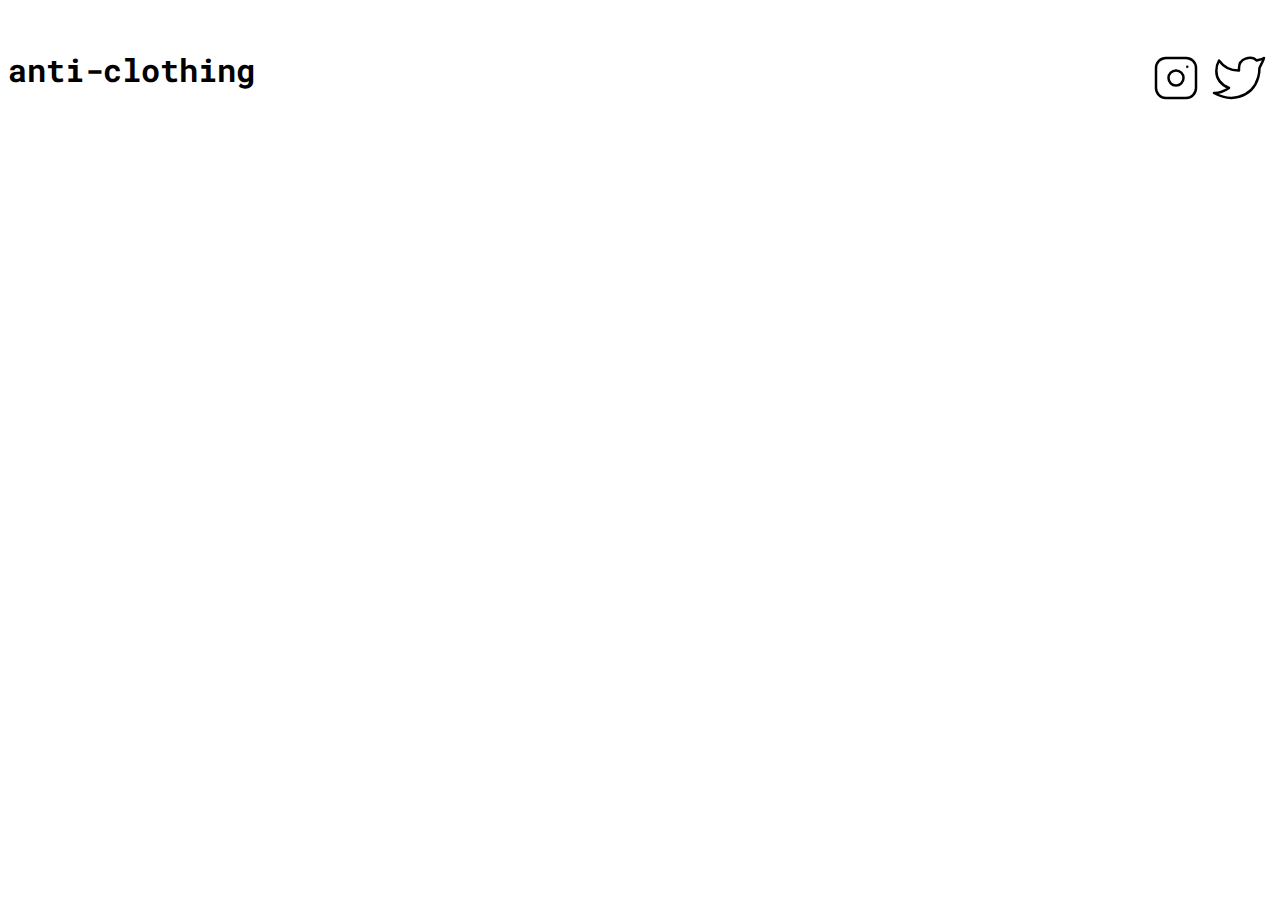
==== index.html @ dd5a4097 "I just started working in the project based in BEM" ====
<!DOCTYPE html>
<html>
<head>
    <meta charset='utf-8'>
    <meta http-equiv='X-UA-Compatible' content='IE=edge'>
    <title>Store project</title>
    <meta name='viewport' content='width=device-width, initial-scale=1'>
    <link rel='stylesheet' type='text/css' media='screen' href='style-sheets/style.css'>
    <link rel='stylesheet' type='text/css' media='screen' href='style-sheets/normalize.css'>
    <link rel="preconnect" href="https://fonts.gstatic.com">
    <link href="https://fonts.googleapis.com/css2?family=Roboto+Mono:wght@300&family=Roboto:wght@300&display=swap" rel="stylesheet">
</head>
<body>
    <header class="header">
        <h1 class="header__logo">anti-clothing</h1>
        <svg xmlns="http://www.w3.org/2000/svg" class="icon icon-tabler icon-tabler-brand-instagram header__icon" width="60" height="60" viewBox="0 0 24 24" stroke-width="1" stroke="#000000" fill="none" stroke-linecap="round" stroke-linejoin="round">
            <path stroke="none" d="M0 0h24v24H0z" fill="none"/>
            <rect x="4" y="4" width="16" height="16" rx="4" />
            <circle cx="12" cy="12" r="3" />
            <line x1="16.5" y1="7.5" x2="16.5" y2="7.501" />
          </svg>
        <svg xmlns="http://www.w3.org/2000/svg" class="icon icon-tabler icon-tabler-brand-twitter header__icon" width="60" height="60" viewBox="0 0 24 24" stroke-width="1" stroke="#000000" fill="none" stroke-linecap="round" stroke-linejoin="round">
            <path stroke="none" d="M0 0h24v24H0z" fill="none"/>
            <path d="M22 4.01c-1 .49 -1.98 .689 -3 .99c-1.121 -1.265 -2.783 -1.335 -4.38 -.737s-2.643 2.06 -2.62 3.737v1c-3.245 .083 -6.135 -1.395 -8 -4c0 0 -4.182 7.433 4 11c-1.872 1.247 -3.739 2.088 -6 2c3.308 1.803 6.913 2.423 10.034 1.517c3.58 -1.04 6.522 -3.723 7.651 -7.742a13.84 13.84 0 0 0 .497 -3.753c-.002 -.249 1.51 -2.772 1.818 -4.013z" />
          </svg>
    </header>
    <nav>

    </nav>
    <section>

    </section>
    <footer>

    </footer>
</body>
</html>
---- style-sheets/style.css ----
/* Var */
:root {
    --LogoFont : 'Roboto Mono', monospace;
    --MainFont : 'Roboto', sans-serif;
    --MainColor : #EC4ACC;
    --Light : #FFFFFF;
    --Dark : #000000;

}

/* global */
html{
    font-size: 62.5%;
}
body{
    font-size: 16px;
}

/* header */
.header{
    display: grid;
    grid: 6rem / 90% 5% 5% ;
    gap: 0;
    padding: 4rem 0;
}
.header__logo{
    font-family: var(--LogoFont) ;
    margin: 0;
}
.header__icon:hover{
 background-color: var(--MainColor);
}
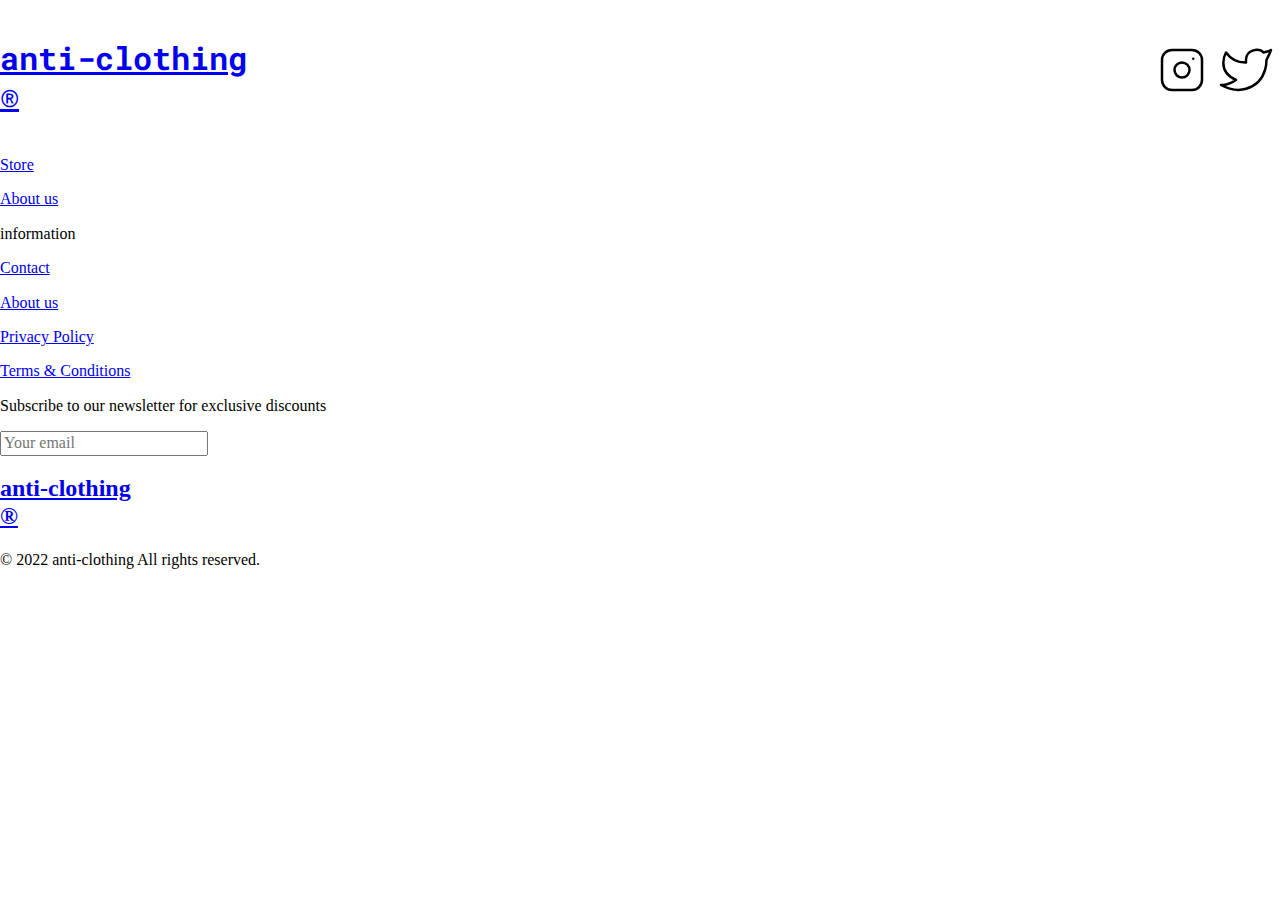
==== commit 69980850: "Header, Footer and Navegation bar pre-set" ====
--- a/index.html
+++ b/index.html
@@ -12,26 +12,63 @@
 </head>
 <body>
     <header class="header">
-        <h1 class="header__logo">anti-clothing</h1>
-        <svg xmlns="http://www.w3.org/2000/svg" class="icon icon-tabler icon-tabler-brand-instagram header__icon" width="60" height="60" viewBox="0 0 24 24" stroke-width="1" stroke="#000000" fill="none" stroke-linecap="round" stroke-linejoin="round">
-            <path stroke="none" d="M0 0h24v24H0z" fill="none"/>
-            <rect x="4" y="4" width="16" height="16" rx="4" />
-            <circle cx="12" cy="12" r="3" />
-            <line x1="16.5" y1="7.5" x2="16.5" y2="7.501" />
-          </svg>
-        <svg xmlns="http://www.w3.org/2000/svg" class="icon icon-tabler icon-tabler-brand-twitter header__icon" width="60" height="60" viewBox="0 0 24 24" stroke-width="1" stroke="#000000" fill="none" stroke-linecap="round" stroke-linejoin="round">
-            <path stroke="none" d="M0 0h24v24H0z" fill="none"/>
-            <path d="M22 4.01c-1 .49 -1.98 .689 -3 .99c-1.121 -1.265 -2.783 -1.335 -4.38 -.737s-2.643 2.06 -2.62 3.737v1c-3.245 .083 -6.135 -1.395 -8 -4c0 0 -4.182 7.433 4 11c-1.872 1.247 -3.739 2.088 -6 2c3.308 1.803 6.913 2.423 10.034 1.517c3.58 -1.04 6.522 -3.723 7.651 -7.742a13.84 13.84 0 0 0 .497 -3.753c-.002 -.249 1.51 -2.772 1.818 -4.013z" />
-          </svg>
+        <a href="index.html" class="header__link"> 
+            <h1 class="header__logo">anti-clothing<div class="header__registered">®</div></h1>
+        </a>           
+        <a href="https://www.instagram.com/leoga007/" class="header__link">
+            <svg xmlns="http://www.w3.org/2000/svg" class="icon icon-tabler icon-tabler-brand-instagram header__icon" width="60" height="60" viewBox="0 0 24 24" stroke-width="1" stroke="#000000" fill="none" stroke-linecap="round" stroke-linejoin="round">
+                <path stroke="none" d="M0 0h24v24H0z" fill="none"/>
+                <rect x="4" y="4" width="16" height="16" rx="4" />
+                <circle cx="12" cy="12" r="3" />
+                <line x1="16.5" y1="7.5" x2="16.5" y2="7.501" />
+            </svg>
+        </a>        
+        <a href="https://twitter.com/Leo_cuul" class="header__link">
+            <svg xmlns="http://www.w3.org/2000/svg" class="icon icon-tabler icon-tabler-brand-twitter header__icon" width="60" height="60" viewBox="0 0 24 24" stroke-width="1" stroke="#000000" fill="none" stroke-linecap="round" stroke-linejoin="round">
+                <path stroke="none" d="M0 0h24v24H0z" fill="none"/>
+                <path d="M22 4.01c-1 .49 -1.98 .689 -3 .99c-1.121 -1.265 -2.783 -1.335 -4.38 -.737s-2.643 2.06 -2.62 3.737v1c-3.245 .083 -6.135 -1.395 -8 -4c0 0 -4.182 7.433 4 11c-1.872 1.247 -3.739 2.088 -6 2c3.308 1.803 6.913 2.423 10.034 1.517c3.58 -1.04 6.522 -3.723 7.651 -7.742a13.84 13.84 0 0 0 .497 -3.753c-.002 -.249 1.51 -2.772 1.818 -4.013z" />
+            </svg>
+        </a>        
     </header>
-    <nav>
-
+    <nav class="navegation">
+        <a href="index.html" class="navegation__link navegation__text--on">  
+            <p class="navegation__text">Store</p>
+        </a>  
+        <a href="AboutUs.html" class="navegation__link">
+            <p class="navegation__text">About us</p>
+        </a>      
     </nav>
     <section>
 
     </section>
-    <footer>
-
+    <footer class="footer">
+        <div class="footer__main">  
+            <div class="footer__first">
+                <div class="footer__mainContainer">
+                    <p class="footer__information">information</p>
+                </div>
+                <a href="#" class="footer__link">
+                    <p class="footer_text">Contact</p>
+                </a>
+                <a href="AboutUs.html" class="footer__link">
+                    <p class="footer_text">About us</p>
+                </a>
+                <a href="#" class="footer__link">
+                    <p class="footer_text">Privacy Policy</p>
+                </a>
+                <a href="#" class="footer__link">
+                    <p class="footer_text">Terms & Conditions</p>
+                </a>
+            </div> 
+            <div class="footer__second">
+                <p class="footer__subscribe">Subscribe to our newsletter for exclusive discounts</p>
+                <input type="email" name="email" placeholder="Your email" class="footer__box">
+                <a href="index.html" class="footer__index"> 
+                    <h2 class="footer__logo">anti-clothing<div class="footer__registered">®</div></h2>
+                </a>           
+            </div>
+        </div>
+        <p class="footer__foot">© 2022 anti-clothing All rights reserved.</p>            
     </footer>
 </body>
 </html>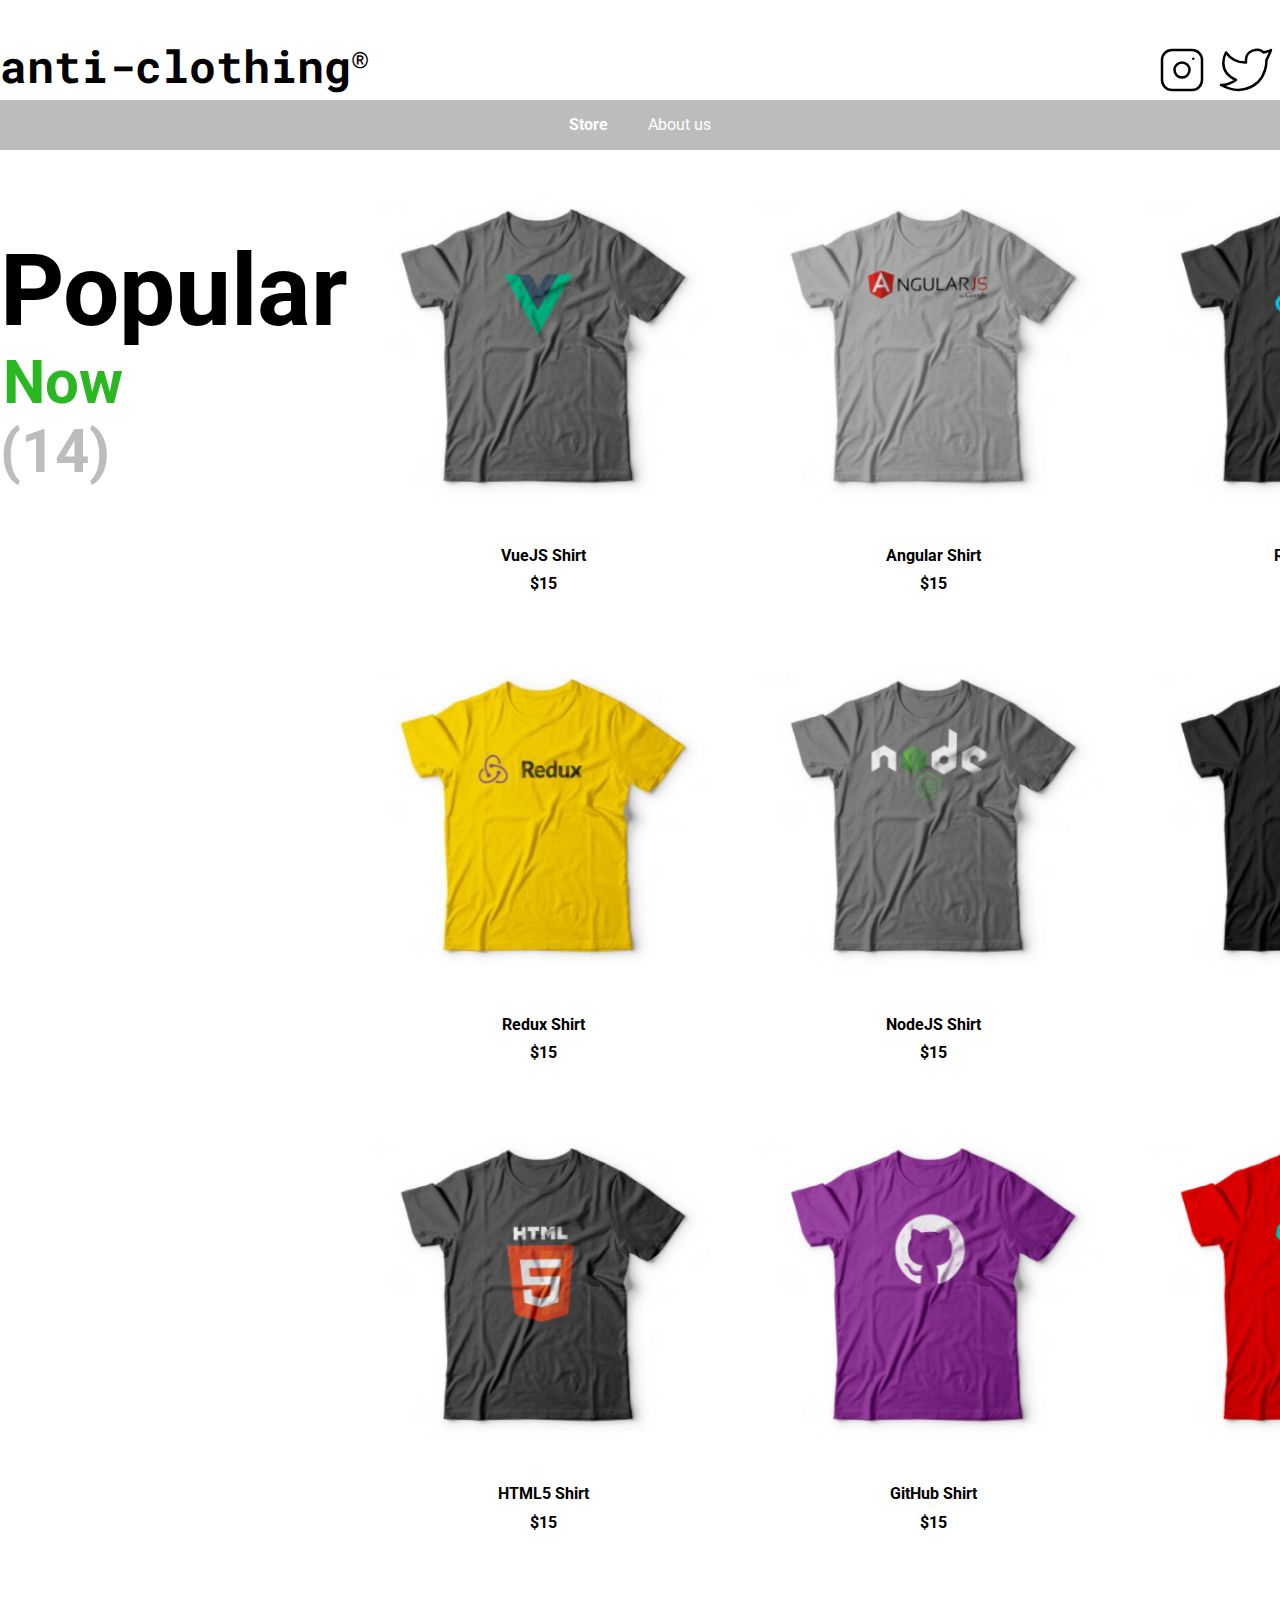
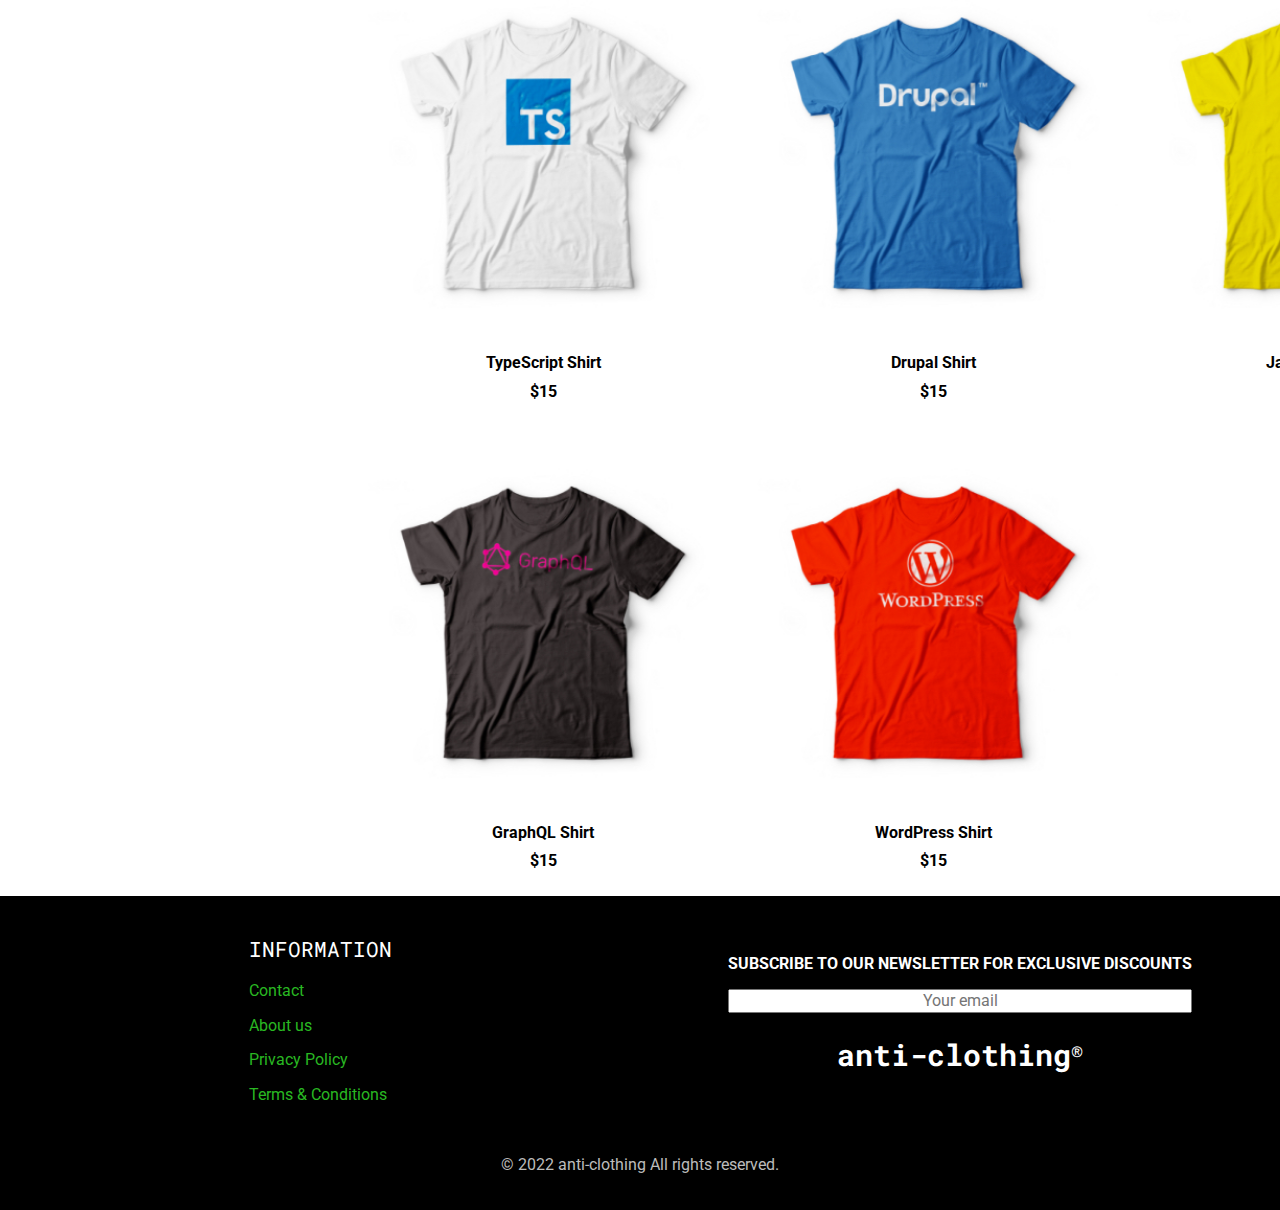
==== commit 2810d5d6: "Store complete w/o responsive stuff" ====
--- a/index.html
+++ b/index.html
@@ -38,8 +38,83 @@
             <p class="navegation__text">About us</p>
         </a>      
     </nav>
-    <section>
-
+    <section class="section">
+        <div class="heading">
+            <h2 class="heading__text">Popular <div class="heading__text--green">Now</div></h2>
+            <h3 class="heading__counter">(14)</h3>
+        </div> 
+        <div class="section__grid">
+            <div class="section__product">
+                <img src="img/1.jpg" class="section__image">
+                <p class="section__name">VueJS Shirt</p>
+                <p class="section__price">$15</p>
+            </div>
+            <div class="section__product">
+                <img src="img/2.jpg" class="section__image">
+                <p class="section__name">Angular Shirt</p>
+                <p class="section__price">$15</p>
+            </div>
+            <div class="section__product">
+                <img src="img/3.jpg" class="section__image">
+                <p class="section__name">ReactJS Shirt</p>
+                <p class="section__price">$15</p>
+            </div>
+            <div class="section__product">
+                <img src="img/4.jpg" class="section__image">
+                <p class="section__name">Redux Shirt</p>
+                <p class="section__price">$15</p>
+            </div>
+            <div class="section__product">
+                <img src="img/5.jpg" class="section__image">
+                <p class="section__name">NodeJS Shirt</p>
+                <p class="section__price">$15</p>
+            </div>
+            <div class="section__product">
+                <img src="img/6.jpg" class="section__image">
+                <p class="section__name">SASS Shirt</p>
+                <p class="section__price">$15</p>
+            </div>
+            <div class="section__product">
+                <img src="img/7.jpg" class="section__image">
+                <p class="section__name">HTML5 Shirt</p>
+                <p class="section__price">$15</p>
+            </div>
+            <div class="section__product">
+                <img src="img/8.jpg" class="section__image">
+                <p class="section__name">GitHub Shirt</p>
+                <p class="section__price">$15</p>
+            </div>
+            <div class="section__product">
+                <img src="img/9.jpg" class="section__image">
+                <p class="section__name">Bulma Shirt</p>
+                <p class="section__price">$15</p>
+            </div>
+            <div class="section__product">
+                <img src="img/10.jpg" class="section__image">
+                <p class="section__name">TypeScript Shirt</p>
+                <p class="section__price">$15</p>
+            </div>
+            <div class="section__product">
+                <img src="img/11.jpg" class="section__image">
+                <p class="section__name">Drupal Shirt</p>
+                <p class="section__price">$15</p>
+            </div>
+            <div class="section__product">
+                <img src="img/12.jpg" class="section__image">
+                <p class="section__name">JavaScript Shirt</p>
+                <p class="section__price">$15</p>
+            </div>
+            <div class="section__product">
+                <img src="img/13.jpg" class="section__image">
+                <p class="section__name">GraphQL Shirt</p>
+                <p class="section__price">$15</p>
+            </div>
+            <div class="section__product">
+                <img src="img/14.jpg" class="section__image">
+                <p class="section__name">WordPress Shirt</p>
+                <p class="section__price">$15</p>
+            </div>
+        </div> <!--Grid end-->          
     </section>
     <footer class="footer">
         <div class="footer__main">  
--- a/style-sheets/style.css
+++ b/style-sheets/style.css
@@ -2,9 +2,10 @@
 :root {
     --LogoFont : 'Roboto Mono', monospace;
     --MainFont : 'Roboto', sans-serif;
-    --MainColor : #EC4ACC;
+    --MainColor : #29B822;
     --Light : #FFFFFF;
     --Dark : #000000;
+    --Grey : #BCBCBC;
 
 }
 
@@ -21,12 +22,162 @@
     display: grid;
     grid: 6rem / 90% 5% 5% ;
     gap: 0;
-    padding: 4rem 0;
+    padding-top: 4rem;
+}
+.header__link{
+    text-decoration: none;
 }
 .header__logo{
     font-family: var(--LogoFont) ;
     margin: 0;
+    color: var(--Dark);
+    font-size: 4.5rem;
+    display: flex;
+}
+.header__registered{
+    font-size: 3rem;
 }
 .header__icon:hover{
- background-color: var(--MainColor);
+    -webkit-transform: scale(1.2);
+    -ms-transform: scale(1.2);
+    transform: scale(1.2);
+}
+
+/* navegation */
+.navegation{
+    background-color: var(--Grey);
+    display: flex;
+    gap: 4rem;
+    justify-content: center;
+}
+.navegation__link{
+    text-decoration: none;
+}
+.navegation__text{
+    color: var(--Light);
+    font-family: var(--MainFont);
+}
+.navegation__text--on{
+    font-weight: bold;
+}
+.navegation__text:hover{
+    font-weight: bold;
+}
+
+/*footer*/
+.footer{
+    background-color: var(--Dark);
+    padding-bottom: 1rem;
+}
+.footer__main{
+    padding: 2rem 0;
+    display: grid;
+    grid: auto / 50% 50%;
+    align-items: center;
+}
+.footer__first{
+    margin: 0 auto;
+}
+.footer__information{
+    font-family: var(--LogoFont);
+    color: var(--Light);
+    font-size: 2.1rem;
+    text-transform: uppercase;
+}
+.footer__link{
+    text-decoration: none;
+    color: var(--MainColor);
+    font-family: var(--MainFont);
+}
+.footer__link:hover{
+    text-decoration: underline;
+}
+.footer__second{
+    margin: 0 auto;
+    display: flex;
+    flex-direction: column;
+}
+.footer__subscribe{
+    color: var(--Light);
+    font-family: var(--MainFont);
+    font-weight: bold;
+    text-transform: uppercase;
+}
+.footer__box{
+    font-family: var(--MainFont);
+    text-align: center;
+}
+.footer__index{
+    text-decoration: none;
+}
+.footer__logo{
+    color: var(--Light);
+    font-family: var(--LogoFont);
+    justify-content: center;
+    font-size: 3rem;
+    display: flex;
+}
+.footer__registered{
+    font-size: 2rem;
+}
+.footer__foot{
+    color: var(--Grey);
+    text-align: center;
+    font-family: var(--MainFont);
+    padding-bottom: 1rem;
+}
+
+/* Section*/
+.section{
+    display: flex;
+}
+.section__grid{
+    width: min(125rem , 100%);
+    margin: 0 5rem 0 auto;
+    display: grid;
+    grid-template-columns: 1fr 1fr 1fr;
+}
+.section__product{
+    display: flex;
+    flex-direction: column;
+    font-weight: bold;
+    margin: 1rem;
+}
+.section__product:hover{
+    -webkit-transform: scale(1.1);
+    -ms-transform: scale(1.1);
+    transform: scale(1.1);
+    border-bottom: 0.5rem solid;
+    border-color:var(--MainColor);
+}
+.section__image{
+    width: 37rem;
+    margin: 1.5rem auto;
+}
+.section__name{
+    font-family: var(--MainFont);
+    text-align: center;
+    margin: 0;
+}
+.section__price{
+    font-family: var(--MainFont);
+    text-align: center;
+    margin-top: 1rem;
+}
+.heading__text{
+    font-family: var(--MainFont);
+    font-size: 10rem;
+    text-align: left;
+    margin-bottom: 0;
+}
+.heading__text--green{
+    color: var(--MainColor);
+    font-size: 6rem;
+    margin-left: 0.25rem;
+}
+.heading__counter{
+    color: var(--Grey);
+    font-family: var(--MainFont);
+    font-size: 6rem;
+    margin-top: 0;
 }